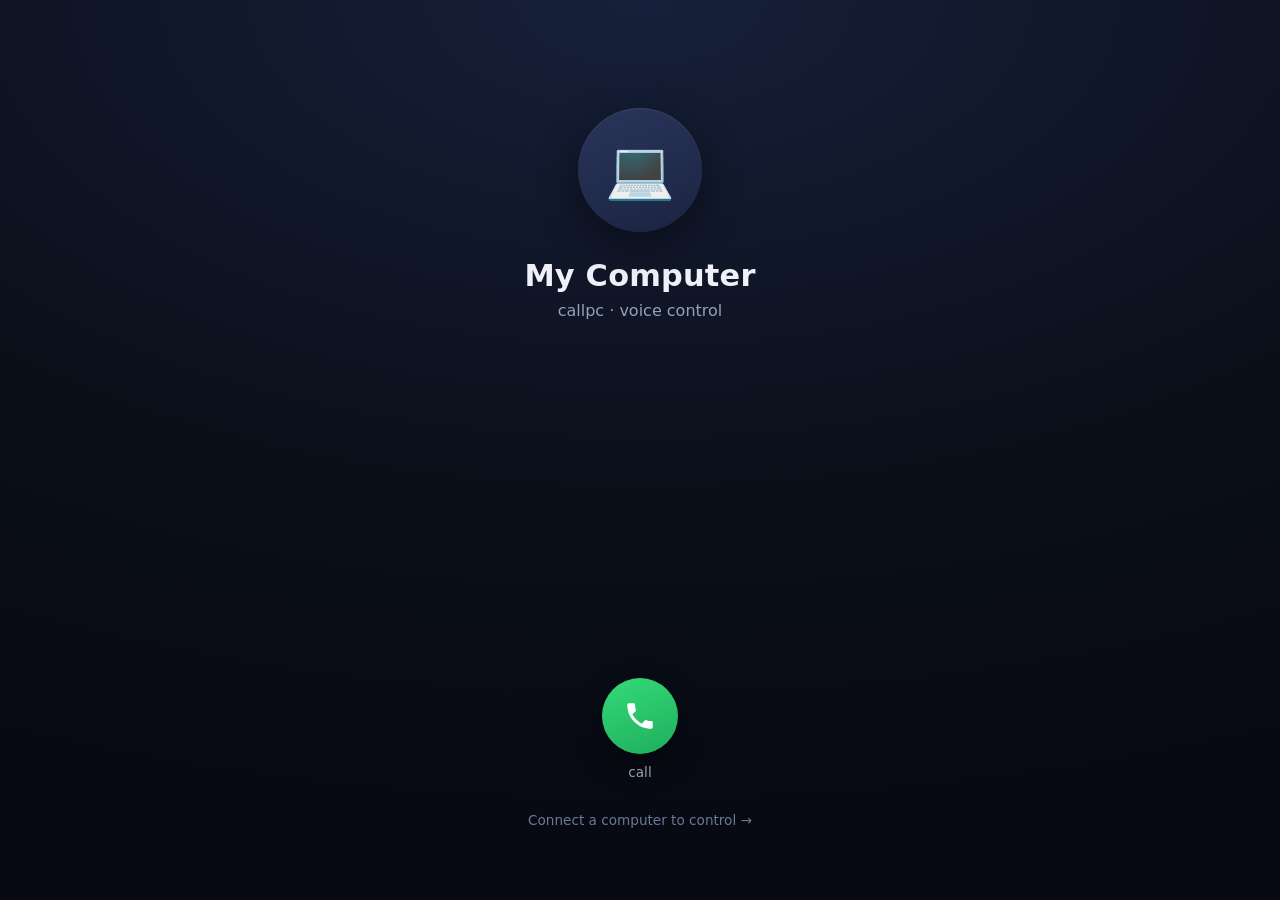
==== webapp/index.html @ 6565185f "webapp: "Connect this computer" page (pairing + download + live status) connect.html: OS-detected do" ====
<!doctype html>
<html lang="en">
<head>
  <meta charset="utf-8">
  <meta name="viewport" content="width=device-width, initial-scale=1, viewport-fit=cover">
  <meta name="theme-color" content="#0b0f1a">
  <title>callpc</title>
  <link rel="stylesheet" href="style.css">
</head>
<body>
  <main id="phone">

    <!-- ============ idle / dial screen ============ -->
    <section id="screen-idle" class="screen active">
      <div class="callee">
        <div class="avatar"><span>💻</span></div>
        <h1>My Computer</h1>
        <p class="sub">callpc · voice control</p>
      </div>
      <div class="actions">
        <button id="btn-call" class="round green" aria-label="Call">
          <svg viewBox="0 0 24 24"><path d="M6.6 10.8c1.4 2.8 3.8 5.1 6.6 6.6l2.2-2.2c.3-.3.7-.4 1-.2 1.1.4 2.3.6 3.6.6.6 0 1 .4 1 1V20c0 .6-.4 1-1 1C10.6 21 3 13.4 3 4c0-.6.4-1 1-1h3.5c.6 0 1 .4 1 1 0 1.2.2 2.4.6 3.6.1.3 0 .7-.2 1l-2.3 2.2z"/></svg>
        </button>
        <span class="hint">call</span>
        <a href="connect.html" class="connect-link">Connect a computer to control →</a>
      </div>
    </section>

    <!-- ============ ringing screen ============ -->
    <section id="screen-ringing" class="screen">
      <div class="callee">
        <div class="avatar ringing"><span>💻</span><i></i><i></i><i></i></div>
        <h1>My Computer</h1>
        <p class="sub" id="ring-status">calling…</p>
      </div>
      <div class="actions">
        <button id="btn-cancel" class="round red" aria-label="Cancel">
          <svg viewBox="0 0 24 24"><path d="M6.6 10.8c1.4 2.8 3.8 5.1 6.6 6.6l2.2-2.2c.3-.3.7-.4 1-.2 1.1.4 2.3.6 3.6.6.6 0 1 .4 1 1V20c0 .6-.4 1-1 1C10.6 21 3 13.4 3 4c0-.6.4-1 1-1h3.5c.6 0 1 .4 1 1 0 1.2.2 2.4.6 3.6.1.3 0 .7-.2 1l-2.3 2.2z"/></svg>
        </button>
        <span class="hint">cancel</span>
      </div>
    </section>

    <!-- ============ in-call screen ============ -->
    <section id="screen-call" class="screen">
      <div class="callee">
        <div class="avatar oncall" id="call-avatar"><span>💻</span></div>
        <h1>My Computer</h1>
        <p class="sub timer" id="timer">00:00</p>
        <div class="mic-viz" id="mic-viz" aria-hidden="true">
          <i></i><i></i><i></i><i></i><i></i>
        </div>
      </div>
      <button id="btn-ptt" class="ptt">hold to talk</button>
      <div class="actions row">
        <div class="action">
          <button id="btn-mode" class="round dark" aria-label="Mic mode">
            <svg id="ic-mic" viewBox="0 0 24 24" style="display:none"><path d="M12 14a3 3 0 0 0 3-3V5a3 3 0 0 0-6 0v6a3 3 0 0 0 3 3zm5-3a5 5 0 0 1-10 0H5a7 7 0 0 0 6 6.92V21h2v-3.08A7 7 0 0 0 19 11h-2z"/></svg>
            <svg id="ic-mic-off" viewBox="0 0 24 24"><path d="M19 11h-2a5 5 0 0 1-.7 2.6l1.5 1.5A7 7 0 0 0 19 11zM4.3 3 3 4.3l6 6V11a3 3 0 0 0 4.2 2.7l1.6 1.6A5 5 0 0 1 7 11H5a7 7 0 0 0 6 6.9V21h2v-3.1c.9-.1 1.8-.5 2.6-1l3.1 3.1 1.3-1.3L4.3 3zM15 11V5a3 3 0 0 0-6 0v.3l6 6z"/></svg>
          </button>
          <span class="hint" id="mode-hint">hands-free</span>
        </div>
        <div class="action">
          <button id="btn-hangup" class="round red" aria-label="Hang up">
            <svg viewBox="0 0 24 24"><path d="M12 9c-1.6 0-3.1.2-4.6.7v3.1c0 .4-.2.8-.6.9-.9.5-1.8 1-2.5 1.7-.2.2-.4.3-.7.3-.3 0-.5-.1-.7-.3L.4 12.9c-.2-.2-.4-.4-.4-.7 0-.3.1-.5.3-.7C3.3 8.8 7.5 7 12 7s8.7 1.8 11.7 4.5c.2.2.3.4.3.7 0 .3-.1.5-.3.7l-2.5 2.5c-.2.2-.4.3-.7.3-.3 0-.5-.1-.7-.3-.8-.7-1.6-1.3-2.5-1.7-.4-.2-.6-.5-.6-.9V9.7C15.1 9.2 13.6 9 12 9z"/></svg>
          </button>
          <span class="hint">end</span>
        </div>
      </div>
    </section>

    <!-- ============ ended / error screen ============ -->
    <section id="screen-ended" class="screen">
      <div class="callee">
        <div class="avatar ended"><span>💻</span></div>
        <h1 id="ended-title">Call ended</h1>
        <p class="sub" id="ended-detail"></p>
      </div>
      <div class="actions">
        <button id="btn-again" class="round green" aria-label="Call again">
          <svg viewBox="0 0 24 24"><path d="M6.6 10.8c1.4 2.8 3.8 5.1 6.6 6.6l2.2-2.2c.3-.3.7-.4 1-.2 1.1.4 2.3.6 3.6.6.6 0 1 .4 1 1V20c0 .6-.4 1-1 1C10.6 21 3 13.4 3 4c0-.6.4-1 1-1h3.5c.6 0 1 .4 1 1 0 1.2.2 2.4.6 3.6.1.3 0 .7-.2 1l-2.3 2.2z"/></svg>
        </button>
        <span class="hint">call again</span>
      </div>
    </section>

  </main>
  <audio id="remote" autoplay playsinline></audio>
  <script src="app.js"></script>
</body>
</html>
---- webapp/style.css ----
/* callpc phone-call UI — mobile-first, looks like an OS call screen. */

* { margin: 0; padding: 0; box-sizing: border-box; -webkit-tap-highlight-color: transparent; }

html, body { height: 100%; }

body {
  font-family: -apple-system, BlinkMacSystemFont, "Segoe UI", Roboto, system-ui, sans-serif;
  background: radial-gradient(120% 90% at 50% 0%, #16203a 0%, #0b0f1a 60%, #070a12 100%);
  color: #eef1f7;
  user-select: none;
  overflow: hidden;
}

#phone {
  height: 100%;
  max-width: 430px;
  margin: 0 auto;
  position: relative;
}

.screen {
  position: absolute;
  inset: 0;
  display: none;
  flex-direction: column;
  justify-content: space-between;
  align-items: center;
  padding: calc(env(safe-area-inset-top, 0px) + 12vh) 24px
           calc(env(safe-area-inset-bottom, 0px) + 8vh);
  text-align: center;
}
.screen.active { display: flex; }

/* ---------- callee block ---------- */
.callee h1 { font-size: 1.9rem; font-weight: 600; letter-spacing: .2px; }
.callee .sub { margin-top: 8px; color: #93a0b8; font-size: 1rem; }
.callee .timer { font-variant-numeric: tabular-nums; letter-spacing: 1px; color: #9fe6b8; }

.avatar {
  position: relative;
  width: 124px; height: 124px;
  margin: 0 auto 26px;
  border-radius: 50%;
  background: linear-gradient(160deg, #2a355c, #1b2440);
  display: flex; align-items: center; justify-content: center;
  font-size: 56px;
  box-shadow: 0 12px 40px rgba(0, 0, 0, .45), inset 0 1px 0 rgba(255,255,255,.08);
}
.avatar.ended { filter: grayscale(.7) brightness(.8); }

/* ringing: expanding pulse rings */
.avatar.ringing i {
  position: absolute; inset: 0;
  border-radius: 50%;
  border: 2px solid rgba(110, 231, 160, .45);
  animation: ring 2.2s ease-out infinite;
}
.avatar.ringing i:nth-child(3) { animation-delay: .7s; }
.avatar.ringing i:nth-child(4) { animation-delay: 1.4s; }
@keyframes ring {
  0%   { transform: scale(1);   opacity: .9; }
  100% { transform: scale(1.9); opacity: 0; }
}

/* in-call: soft breathing glow (swells while the bot talks via JS class) */
.avatar.oncall { box-shadow: 0 0 0 0 rgba(110, 231, 160, .25), 0 12px 40px rgba(0,0,0,.45); }
.avatar.oncall.talking { animation: breathe 1.6s ease-in-out infinite; }
@keyframes breathe {
  0%, 100% { box-shadow: 0 0 0 4px rgba(110, 231, 160, .12), 0 12px 40px rgba(0,0,0,.45); }
  50%      { box-shadow: 0 0 0 16px rgba(110, 231, 160, .03), 0 12px 40px rgba(0,0,0,.45); }
}

/* ---------- buttons ---------- */
.actions { display: flex; flex-direction: column; align-items: center; gap: 10px; }
.actions.row { flex-direction: row; gap: 56px; align-items: flex-start; }
.action { display: flex; flex-direction: column; align-items: center; gap: 10px; }

.round {
  width: 76px; height: 76px;
  border: none; border-radius: 50%;
  display: flex; align-items: center; justify-content: center;
  cursor: pointer;
  transition: transform .12s ease, filter .12s ease;
  box-shadow: 0 10px 28px rgba(0, 0, 0, .4);
}
.round:active { transform: scale(.92); filter: brightness(1.15); }
.round svg { width: 34px; height: 34px; fill: #fff; }

.green { background: linear-gradient(160deg, #34d97b, #1faf5b); }
.red   { background: linear-gradient(160deg, #f4655a, #d83a30); }
.dark  { background: linear-gradient(160deg, #3a4565, #252e4a); }
.dark.engaged { background: linear-gradient(160deg, #e9edf5, #c7cedd); }
.dark.engaged svg { fill: #15192b; }

.hint { color: #93a0b8; font-size: .85rem; }
.connect-link { color: #6b7896; font-size: .85rem; text-decoration: none; margin-top: 22px; }
.connect-link:hover { color: #93a0b8; }

/* ---------- push-to-talk ---------- */
.ptt {
  border: none; border-radius: 40px;
  padding: 22px 48px;
  font-family: inherit; font-size: 1.05rem; font-weight: 600;
  color: #eef1f7;
  background: linear-gradient(160deg, #3a4565, #252e4a);
  box-shadow: 0 10px 28px rgba(0, 0, 0, .4);
  cursor: pointer;
  user-select: none; -webkit-user-select: none; touch-action: none;
  transition: transform .1s ease, background .15s ease;
}
.ptt.live {
  background: linear-gradient(160deg, #34d97b, #1faf5b);
  transform: scale(1.05);
}
.ptt.hidden { visibility: hidden; }  /* hands-free: keep the layout, hide the pill */

/* ---------- caller mic level (you talking / stopped) ---------- */
.mic-viz {
  display: flex; align-items: center; justify-content: center;
  gap: 4px; height: 30px; margin-top: 18px;
}
.mic-viz i {
  width: 4px; height: 22px; border-radius: 2px;
  background: #6ee7a0;
  transform: scaleY(.15); transform-origin: center;
  opacity: .3;
  transition: transform .09s linear, opacity .25s ease;
}
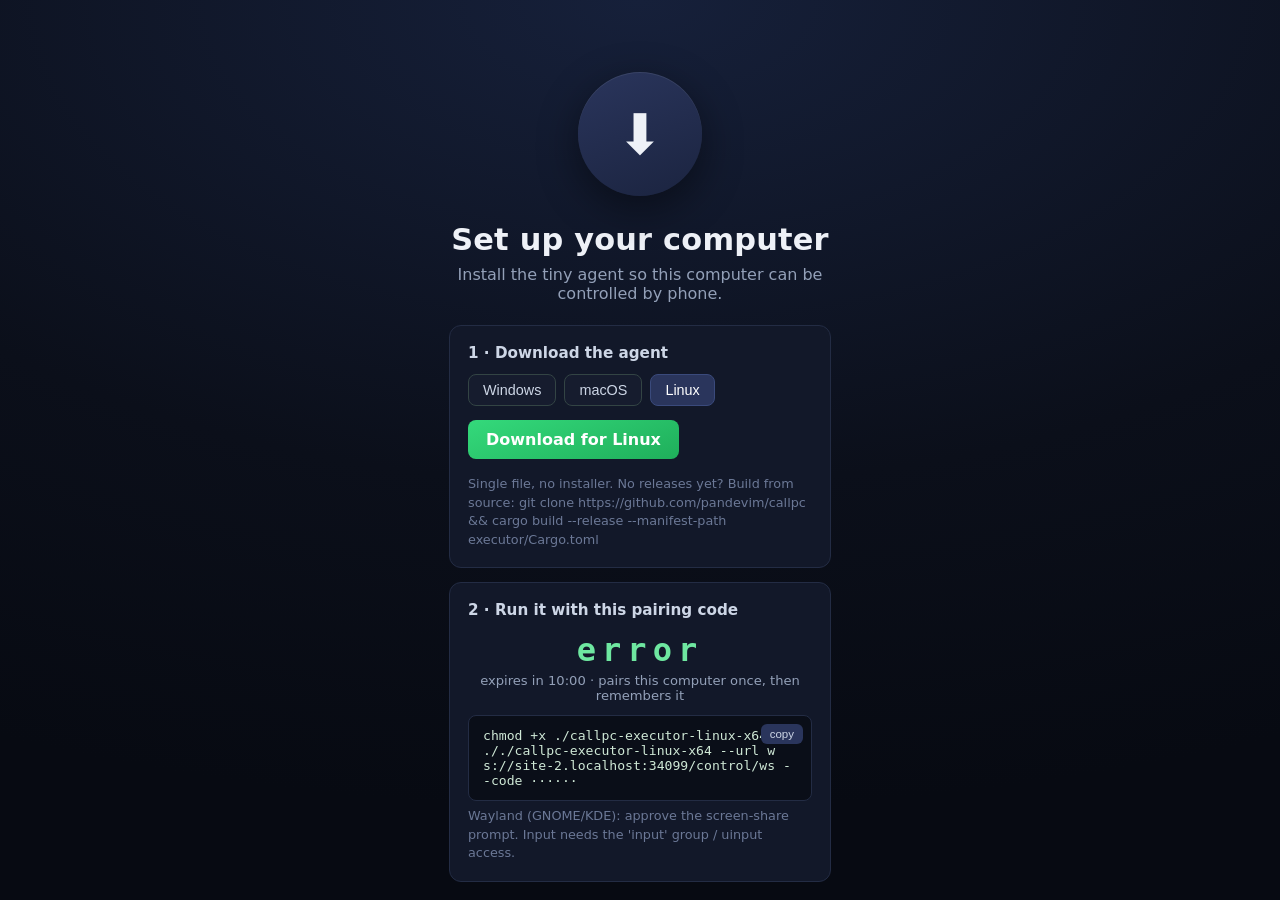
==== commit 242c9f29: "webapp: device-aware landing (detect distro + "is this computer connected") The landing page now ada" ====
--- a/webapp/index.html
+++ b/webapp/index.html
@@ -10,20 +10,44 @@
 <body>
   <main id="phone">
 
-    <!-- ============ idle / dial screen ============ -->
-    <section id="screen-idle" class="screen active">
+    <!-- ============ setup / gate screen (device-aware landing) ============ -->
+    <!-- One screen, several sub-views toggled by app.js depending on whether a
+         computer is connected and whether we're open ON that computer. -->
+    <section id="screen-setup" class="screen setup active">
       <div class="callee">
-        <div class="avatar"><span>💻</span></div>
-        <h1>My Computer</h1>
-        <p class="sub">callpc · voice control</p>
+        <div class="avatar" id="setup-avatar"><span id="setup-emoji">💻</span></div>
+        <h1 id="setup-title">My Computer</h1>
+        <p class="sub" id="setup-sub">checking connection…</p>
+        <input id="passcode" class="passcode" type="password" inputmode="numeric"
+               placeholder="passcode" autocomplete="off" style="display:none">
       </div>
-      <div class="actions">
+
+      <!-- CALL action — shown only when a computer is actually online -->
+      <div class="actions" id="setup-call" style="display:none">
         <button id="btn-call" class="round green" aria-label="Call">
           <svg viewBox="0 0 24 24"><path d="M6.6 10.8c1.4 2.8 3.8 5.1 6.6 6.6l2.2-2.2c.3-.3.7-.4 1-.2 1.1.4 2.3.6 3.6.6.6 0 1 .4 1 1V20c0 .6-.4 1-1 1C10.6 21 3 13.4 3 4c0-.6.4-1 1-1h3.5c.6 0 1 .4 1 1 0 1.2.2 2.4.6 3.6.1.3 0 .7-.2 1l-2.3 2.2z"/></svg>
         </button>
-        <span class="hint">call</span>
-        <a href="connect.html" class="connect-link">Connect a computer to control →</a>
+        <span class="hint" id="call-hint">call</span>
       </div>
+
+      <!-- INSTALL panel — shown when no computer is connected (or "set up a different computer") -->
+      <div class="install" id="setup-install" style="display:none">
+        <div class="card">
+          <h2>1 · Download the agent</h2>
+          <div class="os-tabs" id="os-tabs"></div>
+          <a class="dl" id="dl" href="#" target="_blank" rel="noopener">Download</a>
+          <div class="muted" id="dl-note"></div>
+        </div>
+        <div class="card">
+          <h2>2 · Run it with this pairing code</h2>
+          <div class="code" id="code">······</div>
+          <p class="pair-note">expires in <span id="ttl">10:00</span> · pairs this computer once, then remembers it</p>
+          <pre id="cmd"><button class="copy" data-copy="cmd">copy</button><span id="cmd-text">loading…</span></pre>
+          <div class="muted" id="run-note"></div>
+        </div>
+      </div>
+
+      <a href="#" id="setup-toggle" class="connect-link" style="display:none"></a>
     </section>
 
     <!-- ============ ringing screen ============ -->
--- a/webapp/style.css
+++ b/webapp/style.css
@@ -94,8 +94,39 @@
 .dark.engaged svg { fill: #15192b; }
 
 .hint { color: #93a0b8; font-size: .85rem; }
+.passcode { margin-top: 18px; padding: 10px 16px; border-radius: 10px; border: 1px solid #344;
+  background: #161c2e; color: #eef1f7; font-size: 1rem; text-align: center; width: 180px;
+  letter-spacing: 3px; }
+.passcode::placeholder { letter-spacing: normal; color: #6b7896; }
 .connect-link { color: #6b7896; font-size: .85rem; text-decoration: none; margin-top: 22px; }
 .connect-link:hover { color: #93a0b8; }
+
+.callee .sub .ok { color: #6ee7a0; font-weight: 600; }
+.callee .sub small { color: #6b7896; font-size: .8rem; }
+
+/* ---------- setup / install panel ---------- */
+/* the install view can be tall, so this screen scrolls and packs from the top */
+.screen.setup { justify-content: flex-start; gap: 22px; overflow-y: auto; padding-top: 8vh; }
+.screen.setup .callee { flex: none; }
+.install { width: 100%; display: flex; flex-direction: column; gap: 14px; text-align: left; }
+.card { background: #121829; border: 1px solid #232c44; border-radius: 12px; padding: 18px; }
+.card h2 { font-size: .95rem; font-weight: 600; color: #cdd6e6; margin-bottom: 12px; }
+.os-tabs { display: flex; gap: 8px; margin-bottom: 14px; flex-wrap: wrap; }
+.os-tabs button { padding: 7px 14px; border-radius: 8px; border: 1px solid #344;
+  background: #161c2e; color: #cdd6e6; cursor: pointer; font-size: .9rem; }
+.os-tabs button.active { background: #2a355c; color: #fff; border-color: #3a4a7c; }
+a.dl { display: inline-block; background: linear-gradient(160deg, #34d97b, #1faf5b); color: #fff;
+  text-decoration: none; padding: 10px 18px; border-radius: 8px; font-weight: 600; margin-bottom: 10px; }
+.muted { color: #6b7896; font-size: .8rem; margin-top: 6px; line-height: 1.45; }
+.code { font-size: 2rem; font-weight: 800; letter-spacing: 6px; color: #6ee7a0;
+  text-align: center; margin: 2px 0 4px; font-family: ui-monospace, monospace; }
+.pair-note { color: #93a0b8; font-size: .82rem; text-align: center; margin-bottom: 12px; }
+pre { font-family: ui-monospace, "SF Mono", Menlo, monospace; background: #0a0e18;
+  border: 1px solid #232c44; border-radius: 8px; padding: 12px 14px; overflow-x: auto;
+  font-size: .82rem; color: #cfe8d6; position: relative; white-space: pre-wrap; word-break: break-all;
+  user-select: text; -webkit-user-select: text; }
+.copy { position: absolute; top: 8px; right: 8px; background: #2a355c; border: none; color: #cdd6e6;
+  border-radius: 6px; padding: 4px 9px; cursor: pointer; font-size: .72rem; }
 
 /* ---------- push-to-talk ---------- */
 .ptt {
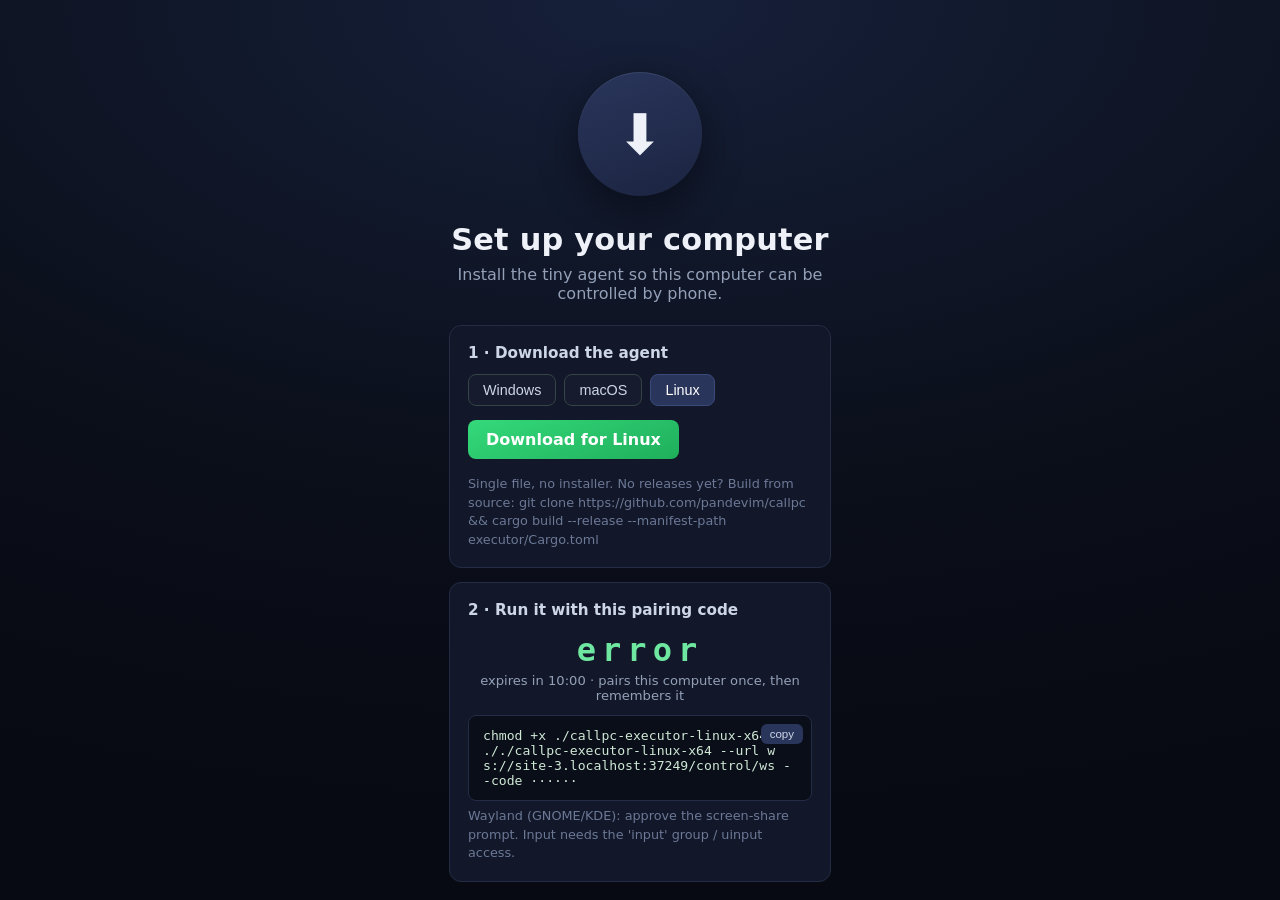
==== commit f213311d: "Phase 5: WhatsApp-style chat with the computer (text, voice notes, screenshots) - gateway/chat.py: /" ====
--- a/webapp/index.html
+++ b/webapp/index.html
@@ -22,15 +22,8 @@
                placeholder="passcode" autocomplete="off" style="display:none">
       </div>
 
-      <!-- CALL action — shown only when a computer is actually online -->
-      <div class="actions" id="setup-call" style="display:none">
-        <button id="btn-call" class="round green" aria-label="Call">
-          <svg viewBox="0 0 24 24"><path d="M6.6 10.8c1.4 2.8 3.8 5.1 6.6 6.6l2.2-2.2c.3-.3.7-.4 1-.2 1.1.4 2.3.6 3.6.6.6 0 1 .4 1 1V20c0 .6-.4 1-1 1C10.6 21 3 13.4 3 4c0-.6.4-1 1-1h3.5c.6 0 1 .4 1 1 0 1.2.2 2.4.6 3.6.1.3 0 .7-.2 1l-2.3 2.2z"/></svg>
-        </button>
-        <span class="hint" id="call-hint">call</span>
-      </div>
-
       <!-- INSTALL panel — shown when no computer is connected (or "set up a different computer") -->
+      <!-- (when a computer IS connected, the chat screen takes over as the home) -->
       <div class="install" id="setup-install" style="display:none">
         <div class="card">
           <h2>1 · Download the agent</h2>
@@ -48,6 +41,48 @@
       </div>
 
       <a href="#" id="setup-toggle" class="connect-link" style="display:none"></a>
+    </section>
+
+    <!-- ============ chat screen (the connected home: message the computer) ============ -->
+    <section id="screen-chat" class="screen chat">
+      <header class="chat-head">
+        <div class="chat-avatar">💻</div>
+        <div class="chat-meta">
+          <h1 id="chat-name">My Computer</h1>
+          <p class="chat-sub" id="chat-presence">online</p>
+        </div>
+        <button id="btn-chat-call" class="head-btn call" aria-label="Call">
+          <svg viewBox="0 0 24 24"><path d="M6.6 10.8c1.4 2.8 3.8 5.1 6.6 6.6l2.2-2.2c.3-.3.7-.4 1-.2 1.1.4 2.3.6 3.6.6.6 0 1 .4 1 1V20c0 .6-.4 1-1 1C10.6 21 3 13.4 3 4c0-.6.4-1 1-1h3.5c.6 0 1 .4 1 1 0 1.2.2 2.4.6 3.6.1.3 0 .7-.2 1l-2.3 2.2z"/></svg>
+        </button>
+        <button id="btn-chat-menu" class="head-btn" aria-label="Set up another computer">
+          <svg viewBox="0 0 24 24"><path d="M19.4 13a7.8 7.8 0 0 0 .1-1 7.8 7.8 0 0 0-.1-1l2.1-1.6a.5.5 0 0 0 .1-.7l-2-3.4a.5.5 0 0 0-.6-.2l-2.5 1a7.6 7.6 0 0 0-1.7-1l-.4-2.6a.5.5 0 0 0-.5-.5h-4a.5.5 0 0 0-.5.5l-.4 2.6a7.6 7.6 0 0 0-1.7 1l-2.5-1a.5.5 0 0 0-.6.2l-2 3.4a.5.5 0 0 0 .1.7L4.5 11a7.8 7.8 0 0 0 0 2l-2.1 1.6a.5.5 0 0 0-.1.7l2 3.4c.1.2.4.3.6.2l2.5-1a7.6 7.6 0 0 0 1.7 1l.4 2.6c0 .3.2.5.5.5h4c.3 0 .5-.2.5-.5l.4-2.6a7.6 7.6 0 0 0 1.7-1l2.5 1c.2.1.5 0 .6-.2l2-3.4a.5.5 0 0 0-.1-.7L19.4 13zM12 15.5A3.5 3.5 0 1 1 12 8.5a3.5 3.5 0 0 1 0 7z"/></svg>
+        </button>
+      </header>
+
+      <div id="chat-log" class="chat-log">
+        <p class="chat-empty" id="chat-empty">
+          Say hi 👋 — tell it what to do, ask for a screenshot, or hold the mic
+          to send a voice note. Tap 📞 up top to call instead.
+        </p>
+      </div>
+
+      <footer class="composer">
+        <button id="btn-shot" class="comp-btn" aria-label="Get a screenshot" title="Get a screenshot">
+          <svg viewBox="0 0 24 24"><path d="M9.4 4 8 6H5a2 2 0 0 0-2 2v10a2 2 0 0 0 2 2h14a2 2 0 0 0 2-2V8a2 2 0 0 0-2-2h-3l-1.4-2a1 1 0 0 0-.8-.4H10.2a1 1 0 0 0-.8.4zM12 17.2a4.2 4.2 0 1 1 0-8.4 4.2 4.2 0 0 1 0 8.4zm0-1.8a2.4 2.4 0 1 0 0-4.8 2.4 2.4 0 0 0 0 4.8z"/></svg>
+        </button>
+        <input id="chat-input" type="text" placeholder="Message" autocomplete="off"
+               enterkeyhint="send">
+        <button id="btn-send" class="comp-btn send" aria-label="Send" style="display:none">
+          <svg viewBox="0 0 24 24"><path d="M3.4 20.4 21.8 12 3.4 3.6 3.4 10l13 2-13 2z"/></svg>
+        </button>
+        <button id="btn-rec" class="comp-btn mic" aria-label="Hold to record">
+          <svg viewBox="0 0 24 24"><path d="M12 14a3 3 0 0 0 3-3V5a3 3 0 0 0-6 0v6a3 3 0 0 0 3 3zm5-3a5 5 0 0 1-10 0H5a7 7 0 0 0 6 6.92V21h2v-3.08A7 7 0 0 0 19 11h-2z"/></svg>
+        </button>
+        <div id="rec-bar" class="rec-bar" style="display:none">
+          <span class="rec-dot"></span><span id="rec-time">0:00</span>
+          <span class="rec-hint">release to send</span>
+        </div>
+      </footer>
     </section>
 
     <!-- ============ ringing screen ============ -->
@@ -100,11 +135,19 @@
         <h1 id="ended-title">Call ended</h1>
         <p class="sub" id="ended-detail"></p>
       </div>
-      <div class="actions">
-        <button id="btn-again" class="round green" aria-label="Call again">
-          <svg viewBox="0 0 24 24"><path d="M6.6 10.8c1.4 2.8 3.8 5.1 6.6 6.6l2.2-2.2c.3-.3.7-.4 1-.2 1.1.4 2.3.6 3.6.6.6 0 1 .4 1 1V20c0 .6-.4 1-1 1C10.6 21 3 13.4 3 4c0-.6.4-1 1-1h3.5c.6 0 1 .4 1 1 0 1.2.2 2.4.6 3.6.1.3 0 .7-.2 1l-2.3 2.2z"/></svg>
-        </button>
-        <span class="hint">call again</span>
+      <div class="actions row">
+        <div class="action">
+          <button id="btn-again" class="round green" aria-label="Call again">
+            <svg viewBox="0 0 24 24"><path d="M6.6 10.8c1.4 2.8 3.8 5.1 6.6 6.6l2.2-2.2c.3-.3.7-.4 1-.2 1.1.4 2.3.6 3.6.6.6 0 1 .4 1 1V20c0 .6-.4 1-1 1C10.6 21 3 13.4 3 4c0-.6.4-1 1-1h3.5c.6 0 1 .4 1 1 0 1.2.2 2.4.6 3.6.1.3 0 .7-.2 1l-2.3 2.2z"/></svg>
+          </button>
+          <span class="hint">call again</span>
+        </div>
+        <div class="action">
+          <button id="btn-ended-chat" class="round dark" aria-label="Back to chat">
+            <svg viewBox="0 0 24 24"><path d="M4 4h16a1 1 0 0 1 1 1v11a1 1 0 0 1-1 1H8l-4 4V5a1 1 0 0 1 1-1zm3 5h10v-2H7v2zm0 4h7v-2H7v2z"/></svg>
+          </button>
+          <span class="hint">message</span>
+        </div>
       </div>
     </section>
 
--- a/webapp/style.css
+++ b/webapp/style.css
@@ -158,3 +158,130 @@
   opacity: .3;
   transition: transform .09s linear, opacity .25s ease;
 }
+
+/* ====================================================================
+   chat screen — WhatsApp-style thread with the computer
+   ==================================================================== */
+.screen.chat { padding: 0; justify-content: flex-start; text-align: left; }
+
+.chat-head {
+  display: flex; align-items: center; gap: 12px; width: 100%;
+  padding: calc(env(safe-area-inset-top, 0px) + 10px) 12px 10px 14px;
+  background: rgba(18, 24, 41, .92);
+  border-bottom: 1px solid #232c44;
+  backdrop-filter: blur(8px);
+}
+.chat-avatar {
+  width: 42px; height: 42px; border-radius: 50%; flex: none;
+  background: linear-gradient(160deg, #2a355c, #1b2440);
+  display: flex; align-items: center; justify-content: center; font-size: 22px;
+}
+.chat-meta { flex: 1; min-width: 0; }
+.chat-meta h1 { font-size: 1.05rem; font-weight: 600;
+  white-space: nowrap; overflow: hidden; text-overflow: ellipsis; }
+.chat-sub { font-size: .78rem; color: #6ee7a0; }
+.chat-sub.off { color: #93a0b8; }
+.head-btn {
+  width: 40px; height: 40px; flex: none; border: none; border-radius: 50%;
+  background: transparent; cursor: pointer;
+  display: flex; align-items: center; justify-content: center;
+}
+.head-btn svg { width: 22px; height: 22px; fill: #93a0b8; }
+.head-btn.call svg { fill: #34d97b; }
+.head-btn:active { background: #1b2440; }
+
+.chat-log {
+  flex: 1; width: 100%; overflow-y: auto;
+  padding: 14px 12px 10px;
+  display: flex; flex-direction: column; gap: 6px;
+}
+.chat-empty { color: #6b7896; font-size: .9rem; text-align: center;
+  margin: auto; line-height: 1.7; padding: 0 24px; }
+
+/* ---------- bubbles ---------- */
+.bub {
+  max-width: 82%; padding: 8px 12px; border-radius: 14px;
+  font-size: .95rem; line-height: 1.4; word-wrap: break-word;
+  user-select: text; -webkit-user-select: text;
+}
+.bub .txt { white-space: pre-wrap; }
+.bub .meta { float: right; font-size: .68rem; color: rgba(255, 255, 255, .45);
+  margin: 8px 0 0 8px; }
+.bub.user { align-self: flex-end; color: #eafff2;
+  background: linear-gradient(160deg, #1f7a4c, #176239);
+  border-bottom-right-radius: 4px; }
+.bub.bot { align-self: flex-start; background: #1b2440;
+  border-bottom-left-radius: 4px; }
+.bub.info { align-self: center; max-width: 92%;
+  background: rgba(18, 24, 41, .85); color: #93a0b8;
+  font-size: .8rem; border-radius: 10px; padding: 5px 12px; }
+
+.bub.img { padding: 5px; max-width: 88%; }
+.bub.img img { display: block; width: 100%; border-radius: 10px; cursor: zoom-in; }
+.bub.img.expired { padding: 8px 12px; color: #6b7896; }
+.bub .cap { display: block; font-size: .78rem; color: #93a0b8;
+  font-style: italic; padding: 5px 7px 2px; }
+.bub.voice audio { display: block; width: 230px; max-width: 100%; height: 36px; }
+
+/* the single in-place progress bubble (task steps / thinking) */
+.bub.status { display: flex; align-items: center; gap: 9px;
+  background: rgba(27, 36, 64, .6); color: #93a0b8;
+  font-style: italic; font-size: .85rem; align-self: flex-start; }
+.dots { display: inline-flex; gap: 3px; flex: none; }
+.dots i { width: 5px; height: 5px; border-radius: 50%; background: #6ee7a0;
+  animation: blink 1.2s infinite ease-in-out; }
+.dots i:nth-child(2) { animation-delay: .2s; }
+.dots i:nth-child(3) { animation-delay: .4s; }
+@keyframes blink {
+  0%, 80%, 100% { opacity: .25; transform: scale(.8); }
+  40%           { opacity: 1;   transform: scale(1); }
+}
+
+/* ---------- composer ---------- */
+.composer {
+  display: flex; align-items: center; gap: 6px; width: 100%; position: relative;
+  padding: 8px 10px calc(env(safe-area-inset-bottom, 0px) + 10px);
+  background: rgba(18, 24, 41, .92); border-top: 1px solid #232c44;
+}
+.composer input {
+  flex: 1; min-width: 0; border: none; border-radius: 20px;
+  padding: 11px 16px; background: #0e1424; color: #eef1f7;
+  font-size: 1rem; outline: none;
+}
+.composer input::placeholder { color: #6b7896; }
+.comp-btn {
+  width: 42px; height: 42px; flex: none; border: none; border-radius: 50%;
+  background: transparent; cursor: pointer;
+  display: flex; align-items: center; justify-content: center;
+  touch-action: none;
+}
+.comp-btn svg { width: 22px; height: 22px; fill: #93a0b8; }
+.comp-btn.send { background: linear-gradient(160deg, #34d97b, #1faf5b); }
+.comp-btn.send svg { fill: #fff; }
+.comp-btn.mic.rec { background: linear-gradient(160deg, #f4655a, #d83a30);
+  animation: recpulse 1.2s infinite; }
+.comp-btn.mic.rec svg { fill: #fff; }
+@keyframes recpulse {
+  0%, 100% { box-shadow: 0 0 0 0 rgba(244, 101, 90, .5); }
+  50%      { box-shadow: 0 0 0 10px rgba(244, 101, 90, 0); }
+}
+
+/* recording overlay: covers the input while holding the mic */
+.rec-bar {
+  position: absolute; left: 10px; right: 58px;
+  top: 8px; bottom: calc(env(safe-area-inset-bottom, 0px) + 10px);
+  background: #0e1424; border-radius: 20px;
+  display: flex; align-items: center; gap: 10px; padding: 0 16px;
+}
+.rec-dot { width: 10px; height: 10px; border-radius: 50%; background: #f4655a;
+  animation: blink 1s infinite; }
+#rec-time { font-variant-numeric: tabular-nums; color: #eef1f7; font-size: .9rem; }
+.rec-hint { color: #6b7896; font-size: .8rem; margin-left: auto; }
+
+/* tap a screenshot -> full screen */
+.lightbox {
+  position: fixed; inset: 0; z-index: 50; cursor: zoom-out;
+  background: rgba(5, 8, 15, .94);
+  display: flex; align-items: center; justify-content: center;
+}
+.lightbox img { max-width: 100%; max-height: 100%; }
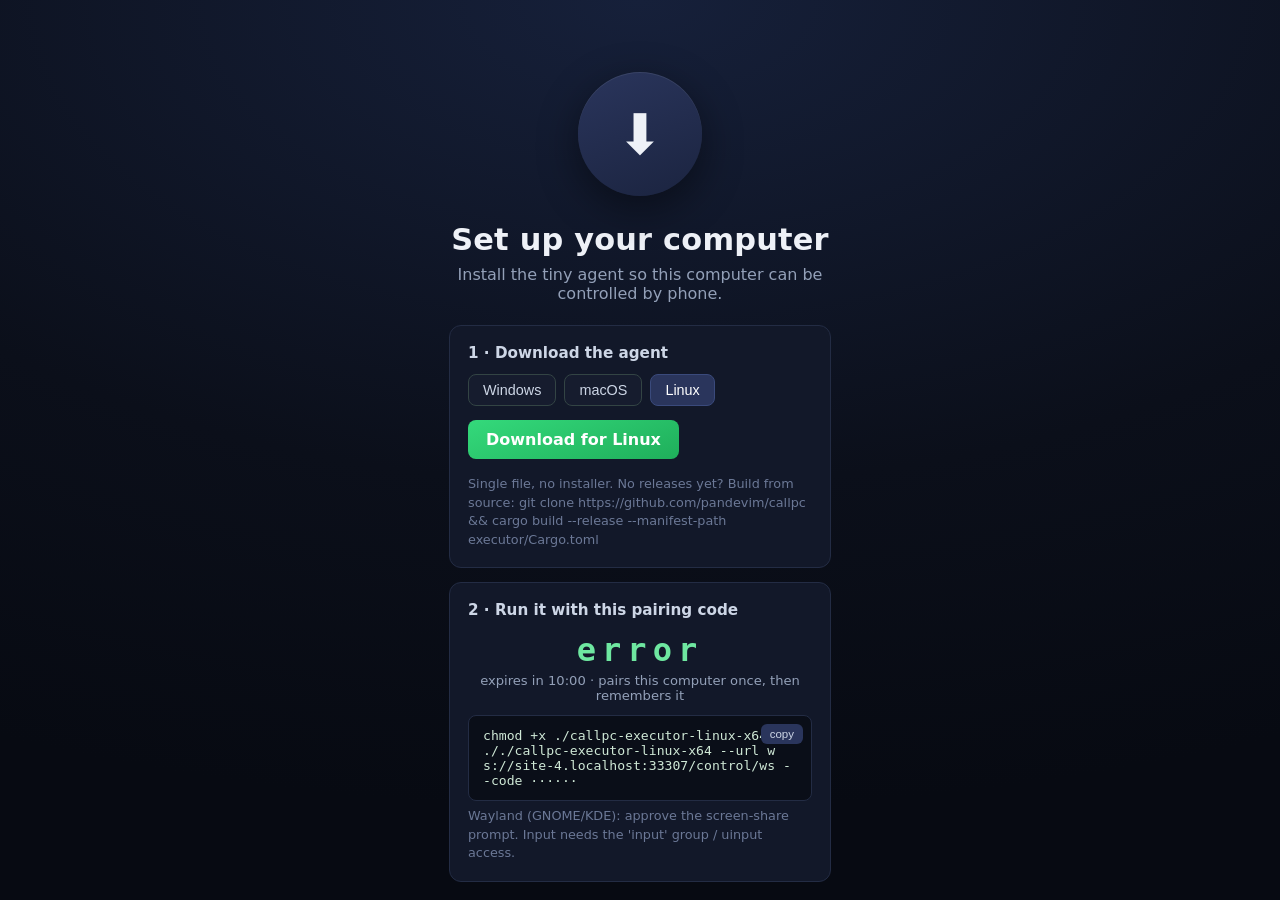
==== commit 0675970c: "UI polish + discoverable passcode - voice notes: tap-to-record with INSTANT visual state (red bar + " ====
--- a/webapp/index.html
+++ b/webapp/index.html
@@ -75,12 +75,14 @@
         <button id="btn-send" class="comp-btn send" aria-label="Send" style="display:none">
           <svg viewBox="0 0 24 24"><path d="M3.4 20.4 21.8 12 3.4 3.6 3.4 10l13 2-13 2z"/></svg>
         </button>
-        <button id="btn-rec" class="comp-btn mic" aria-label="Hold to record">
-          <svg viewBox="0 0 24 24"><path d="M12 14a3 3 0 0 0 3-3V5a3 3 0 0 0-6 0v6a3 3 0 0 0 3 3zm5-3a5 5 0 0 1-10 0H5a7 7 0 0 0 6 6.92V21h2v-3.08A7 7 0 0 0 19 11h-2z"/></svg>
+        <button id="btn-rec" class="comp-btn mic" aria-label="Record a voice note">
+          <svg id="ic-rec-mic" viewBox="0 0 24 24"><path d="M12 14a3 3 0 0 0 3-3V5a3 3 0 0 0-6 0v6a3 3 0 0 0 3 3zm5-3a5 5 0 0 1-10 0H5a7 7 0 0 0 6 6.92V21h2v-3.08A7 7 0 0 0 19 11h-2z"/></svg>
+          <svg id="ic-rec-send" viewBox="0 0 24 24" style="display:none"><path d="M3.4 20.4 21.8 12 3.4 3.6 3.4 10l13 2-13 2z"/></svg>
         </button>
         <div id="rec-bar" class="rec-bar" style="display:none">
           <span class="rec-dot"></span><span id="rec-time">0:00</span>
-          <span class="rec-hint">release to send</span>
+          <span class="rec-hint">recording — tap ➤ to send</span>
+          <button id="rec-cancel" class="rec-cancel" aria-label="Cancel recording">✕</button>
         </div>
       </footer>
     </section>
@@ -110,21 +112,12 @@
           <i></i><i></i><i></i><i></i><i></i>
         </div>
       </div>
-      <button id="btn-ptt" class="ptt">hold to talk</button>
-      <div class="actions row">
-        <div class="action">
-          <button id="btn-mode" class="round dark" aria-label="Mic mode">
-            <svg id="ic-mic" viewBox="0 0 24 24" style="display:none"><path d="M12 14a3 3 0 0 0 3-3V5a3 3 0 0 0-6 0v6a3 3 0 0 0 3 3zm5-3a5 5 0 0 1-10 0H5a7 7 0 0 0 6 6.92V21h2v-3.08A7 7 0 0 0 19 11h-2z"/></svg>
-            <svg id="ic-mic-off" viewBox="0 0 24 24"><path d="M19 11h-2a5 5 0 0 1-.7 2.6l1.5 1.5A7 7 0 0 0 19 11zM4.3 3 3 4.3l6 6V11a3 3 0 0 0 4.2 2.7l1.6 1.6A5 5 0 0 1 7 11H5a7 7 0 0 0 6 6.9V21h2v-3.1c.9-.1 1.8-.5 2.6-1l3.1 3.1 1.3-1.3L4.3 3zM15 11V5a3 3 0 0 0-6 0v.3l6 6z"/></svg>
-          </button>
-          <span class="hint" id="mode-hint">hands-free</span>
-        </div>
-        <div class="action">
-          <button id="btn-hangup" class="round red" aria-label="Hang up">
-            <svg viewBox="0 0 24 24"><path d="M12 9c-1.6 0-3.1.2-4.6.7v3.1c0 .4-.2.8-.6.9-.9.5-1.8 1-2.5 1.7-.2.2-.4.3-.7.3-.3 0-.5-.1-.7-.3L.4 12.9c-.2-.2-.4-.4-.4-.7 0-.3.1-.5.3-.7C3.3 8.8 7.5 7 12 7s8.7 1.8 11.7 4.5c.2.2.3.4.3.7 0 .3-.1.5-.3.7l-2.5 2.5c-.2.2-.4.3-.7.3-.3 0-.5-.1-.7-.3-.8-.7-1.6-1.3-2.5-1.7-.4-.2-.6-.5-.6-.9V9.7C15.1 9.2 13.6 9 12 9z"/></svg>
-          </button>
-          <span class="hint">end</span>
-        </div>
+      <button id="btn-ptt" class="ptt">hold to talk · tap for hands-free</button>
+      <div class="actions">
+        <button id="btn-hangup" class="round red" aria-label="Hang up">
+          <svg viewBox="0 0 24 24"><path d="M12 9c-1.6 0-3.1.2-4.6.7v3.1c0 .4-.2.8-.6.9-.9.5-1.8 1-2.5 1.7-.2.2-.4.3-.7.3-.3 0-.5-.1-.7-.3L.4 12.9c-.2-.2-.4-.4-.4-.7 0-.3.1-.5.3-.7C3.3 8.8 7.5 7 12 7s8.7 1.8 11.7 4.5c.2.2.3.4.3.7 0 .3-.1.5-.3.7l-2.5 2.5c-.2.2-.4.3-.7.3-.3 0-.5-.1-.7-.3-.8-.7-1.6-1.3-2.5-1.7-.4-.2-.6-.5-.6-.9V9.7C15.1 9.2 13.6 9 12 9z"/></svg>
+        </button>
+        <span class="hint">end</span>
       </div>
     </section>
 
--- a/webapp/style.css
+++ b/webapp/style.css
@@ -144,7 +144,6 @@
   background: linear-gradient(160deg, #34d97b, #1faf5b);
   transform: scale(1.05);
 }
-.ptt.hidden { visibility: hidden; }  /* hands-free: keep the layout, hide the pill */
 
 /* ---------- caller mic level (you talking / stopped) ---------- */
 .mic-viz {
@@ -258,13 +257,10 @@
 .comp-btn svg { width: 22px; height: 22px; fill: #93a0b8; }
 .comp-btn.send { background: linear-gradient(160deg, #34d97b, #1faf5b); }
 .comp-btn.send svg { fill: #fff; }
-.comp-btn.mic.rec { background: linear-gradient(160deg, #f4655a, #d83a30);
-  animation: recpulse 1.2s infinite; }
+/* while recording the mic button becomes the green SEND (➤); the red state
+   lives in the bar (pulsing dot + timer) like WhatsApp */
+.comp-btn.mic.rec { background: linear-gradient(160deg, #34d97b, #1faf5b); }
 .comp-btn.mic.rec svg { fill: #fff; }
-@keyframes recpulse {
-  0%, 100% { box-shadow: 0 0 0 0 rgba(244, 101, 90, .5); }
-  50%      { box-shadow: 0 0 0 10px rgba(244, 101, 90, 0); }
-}
 
 /* recording overlay: covers the input while holding the mic */
 .rec-bar {
@@ -277,6 +273,8 @@
   animation: blink 1s infinite; }
 #rec-time { font-variant-numeric: tabular-nums; color: #eef1f7; font-size: .9rem; }
 .rec-hint { color: #6b7896; font-size: .8rem; margin-left: auto; }
+.rec-cancel { border: none; background: none; color: #f4655a; font-size: 1.05rem;
+  cursor: pointer; padding: 4px 8px; flex: none; }
 
 /* tap a screenshot -> full screen */
 .lightbox {
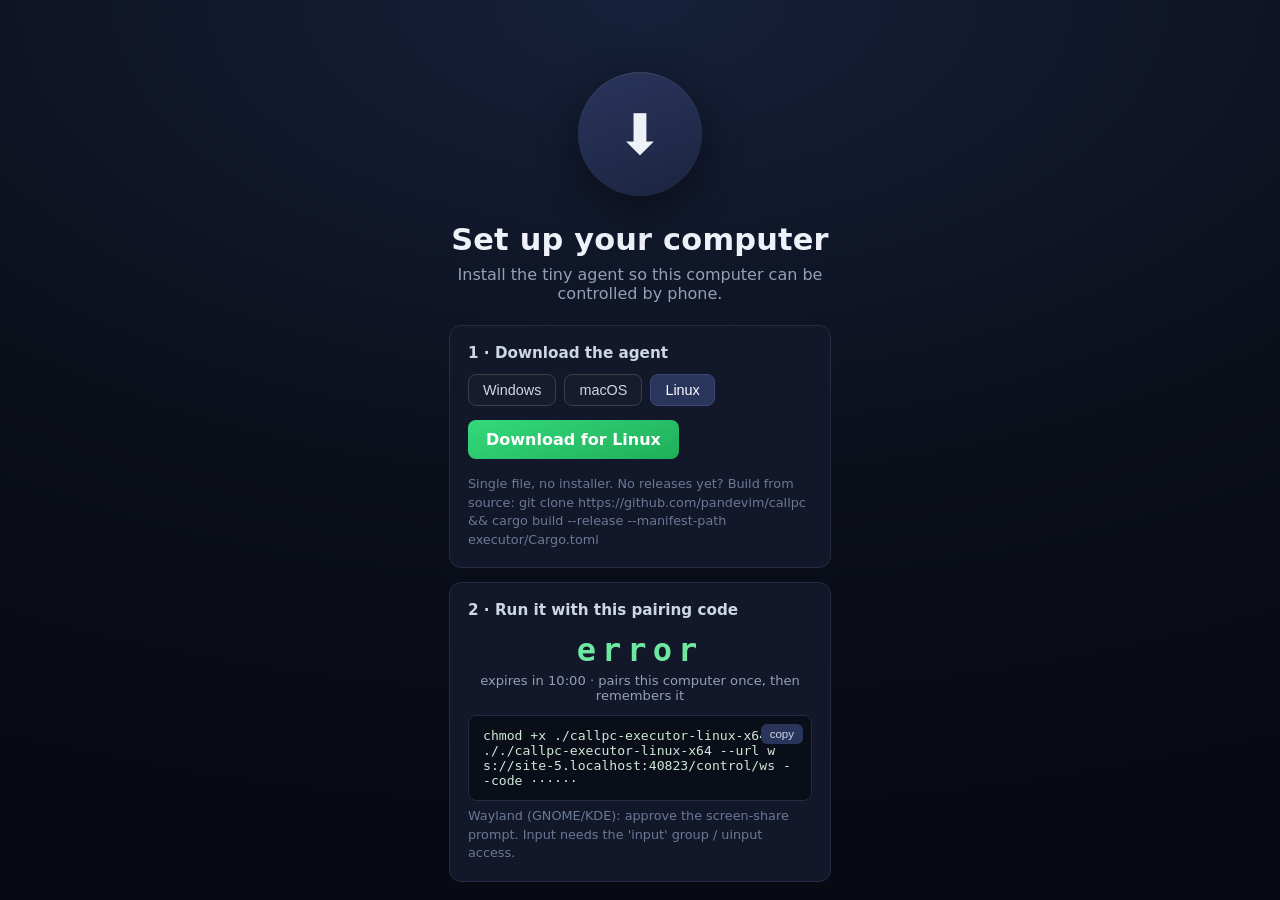
==== commit 401bce8b: "chat: give the brain eyes — take_screenshot feeds the image to Qwen itself Incident: "what's running" ====
--- a/webapp/index.html
+++ b/webapp/index.html
@@ -61,15 +61,12 @@
 
       <div id="chat-log" class="chat-log">
         <p class="chat-empty" id="chat-empty">
-          Say hi 👋 — tell it what to do, ask for a screenshot, or hold the mic
-          to send a voice note. Tap 📞 up top to call instead.
+          Say hi 👋 — tell it what to do, ask what's on the screen, or tap the
+          mic to record a voice note. Tap 📞 up top to call instead.
         </p>
       </div>
 
       <footer class="composer">
-        <button id="btn-shot" class="comp-btn" aria-label="Get a screenshot" title="Get a screenshot">
-          <svg viewBox="0 0 24 24"><path d="M9.4 4 8 6H5a2 2 0 0 0-2 2v10a2 2 0 0 0 2 2h14a2 2 0 0 0 2-2V8a2 2 0 0 0-2-2h-3l-1.4-2a1 1 0 0 0-.8-.4H10.2a1 1 0 0 0-.8.4zM12 17.2a4.2 4.2 0 1 1 0-8.4 4.2 4.2 0 0 1 0 8.4zm0-1.8a2.4 2.4 0 1 0 0-4.8 2.4 2.4 0 0 0 0 4.8z"/></svg>
-        </button>
         <input id="chat-input" type="text" placeholder="Message" autocomplete="off"
                enterkeyhint="send">
         <button id="btn-send" class="comp-btn send" aria-label="Send" style="display:none">
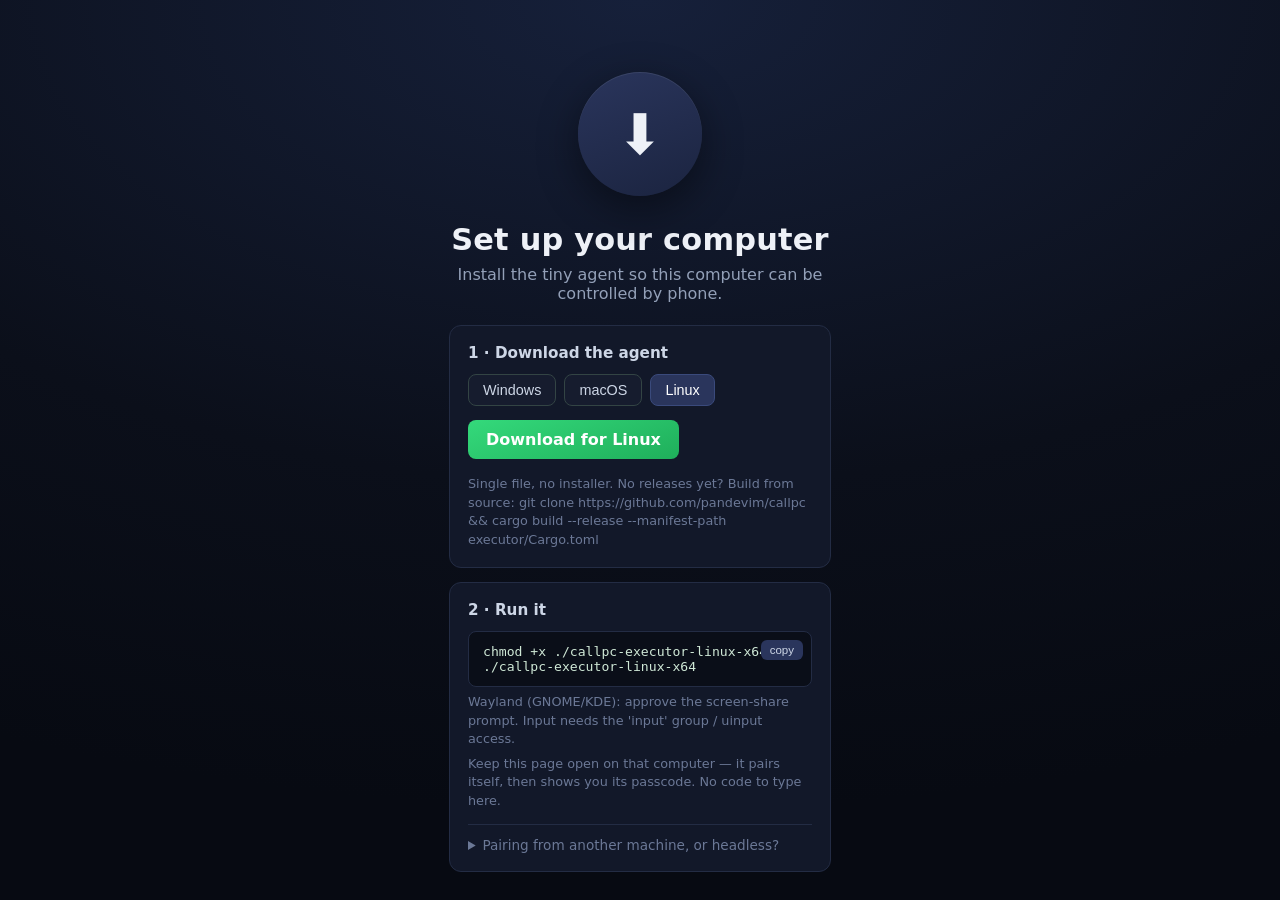
==== commit a20ae033: "webapp: OTP passcode boxes + demote the pairing code to the manual path - passcode entry is six auto" ====
--- a/webapp/index.html
+++ b/webapp/index.html
@@ -18,8 +18,15 @@
         <div class="avatar" id="setup-avatar"><span id="setup-emoji">💻</span></div>
         <h1 id="setup-title">My Computer</h1>
         <p class="sub" id="setup-sub">checking connection…</p>
-        <input id="passcode" class="passcode" type="password" inputmode="numeric"
-               placeholder="passcode" autocomplete="off" style="display:none">
+        <!-- 6-char device passcode, OTP-style: submits only when complete -->
+        <div id="passcode" class="passcode-boxes" style="display:none">
+          <input maxlength="1" autocapitalize="characters" autocomplete="off" spellcheck="false">
+          <input maxlength="1" autocapitalize="characters" autocomplete="off" spellcheck="false">
+          <input maxlength="1" autocapitalize="characters" autocomplete="off" spellcheck="false">
+          <input maxlength="1" autocapitalize="characters" autocomplete="off" spellcheck="false">
+          <input maxlength="1" autocapitalize="characters" autocomplete="off" spellcheck="false">
+          <input maxlength="1" autocapitalize="characters" autocomplete="off" spellcheck="false">
+        </div>
       </div>
 
       <!-- INSTALL panel — shown when no computer is connected (or "set up a different computer") -->
@@ -32,11 +39,17 @@
           <div class="muted" id="dl-note"></div>
         </div>
         <div class="card">
-          <h2>2 · Run it with this pairing code</h2>
-          <div class="code" id="code">······</div>
-          <p class="pair-note">expires in <span id="ttl">10:00</span> · pairs this computer once, then remembers it</p>
+          <h2>2 · Run it</h2>
           <pre id="cmd"><button class="copy" data-copy="cmd">copy</button><span id="cmd-text">loading…</span></pre>
           <div class="muted" id="run-note"></div>
+          <p class="muted">Keep this page open on that computer — it pairs itself,
+            then shows you its passcode. No code to type here.</p>
+          <details id="manual-pair">
+            <summary>Pairing from another machine, or headless?</summary>
+            <div class="code" id="code">······</div>
+            <p class="pair-note">expires in <span id="ttl">10:00</span> · single use</p>
+            <pre id="cmd2"><button class="copy" data-copy="cmd2">copy</button><span id="cmd2-text">loading…</span></pre>
+          </details>
         </div>
       </div>
 
--- a/webapp/style.css
+++ b/webapp/style.css
@@ -94,10 +94,17 @@
 .dark.engaged svg { fill: #15192b; }
 
 .hint { color: #93a0b8; font-size: .85rem; }
-.passcode { margin-top: 18px; padding: 10px 16px; border-radius: 10px; border: 1px solid #344;
-  background: #161c2e; color: #eef1f7; font-size: 1rem; text-align: center; width: 180px;
-  letter-spacing: 3px; }
-.passcode::placeholder { letter-spacing: normal; color: #6b7896; }
+/* OTP-style passcode boxes (6 chars, the device code the executor displays) */
+.passcode-boxes { display: flex; gap: 8px; justify-content: center; margin-top: 18px; }
+.passcode-boxes input {
+  width: 42px; height: 52px; text-align: center;
+  font-size: 1.4rem; font-weight: 700; text-transform: uppercase;
+  font-family: ui-monospace, "SF Mono", Menlo, monospace;
+  border: 1px solid #344; border-radius: 10px;
+  background: #161c2e; color: #6ee7a0;
+  outline: none; caret-color: #6ee7a0;
+}
+.passcode-boxes input:focus { border-color: #3a4a7c; background: #1b2440; }
 .connect-link { color: #6b7896; font-size: .85rem; text-decoration: none; margin-top: 22px; }
 .connect-link:hover { color: #93a0b8; }
 
@@ -120,6 +127,9 @@
 .muted { color: #6b7896; font-size: .8rem; margin-top: 6px; line-height: 1.45; }
 .code { font-size: 2rem; font-weight: 800; letter-spacing: 6px; color: #6ee7a0;
   text-align: center; margin: 2px 0 4px; font-family: ui-monospace, monospace; }
+#manual-pair { margin-top: 14px; border-top: 1px solid #232c44; padding-top: 12px; }
+#manual-pair summary { color: #6b7896; font-size: .85rem; cursor: pointer; }
+#manual-pair[open] summary { margin-bottom: 12px; }
 .pair-note { color: #93a0b8; font-size: .82rem; text-align: center; margin-bottom: 12px; }
 pre { font-family: ui-monospace, "SF Mono", Menlo, monospace; background: #0a0e18;
   border: 1px solid #232c44; border-radius: 8px; padding: 12px 14px; overflow-x: auto;
